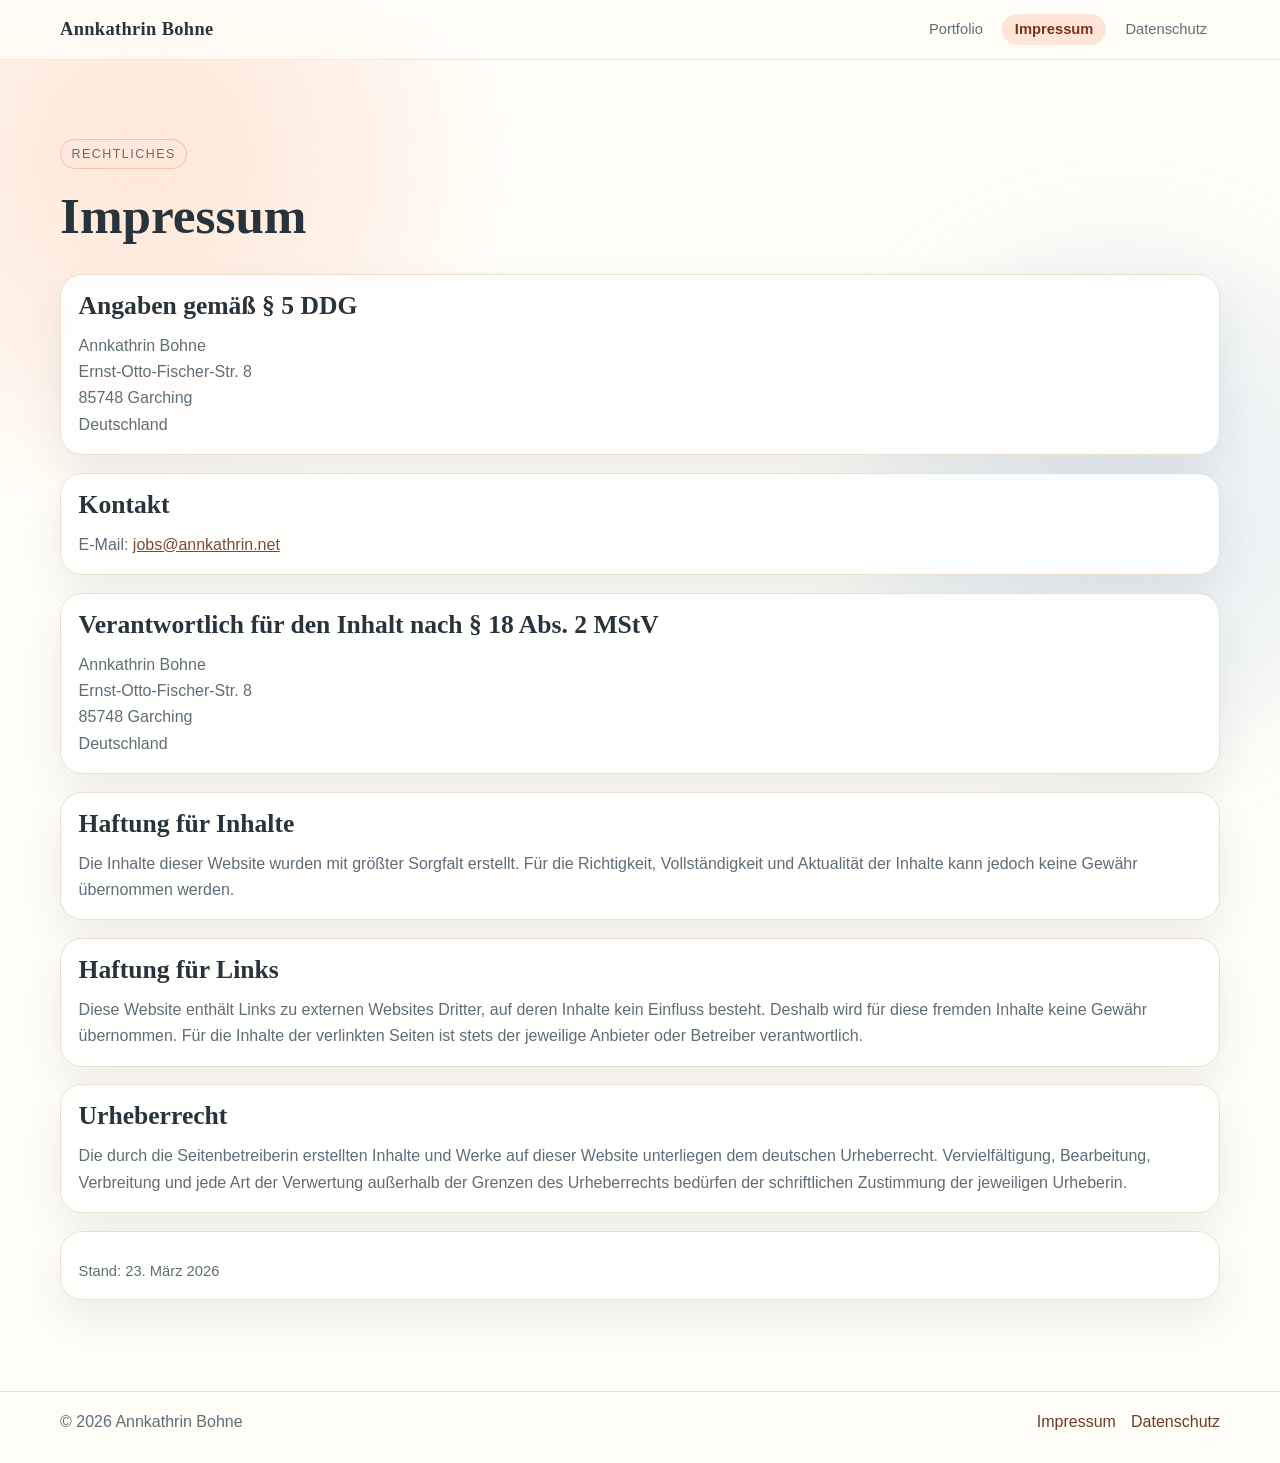
==== imprint.html @ f6311a9a "Revamp portfolio copy and responsive layout for job search" ====
<!doctype html>
<html lang="de">
  <head>
    <meta charset="UTF-8" />
    <meta name="viewport" content="width=device-width, initial-scale=1.0" />
    <title>Impressum | Annkathrin Bohne</title>
    <meta name="description" content="Impressum der Website von Annkathrin Bohne." />
    <link rel="stylesheet" href="styles.css" />
  </head>
  <body>
    <div class="bg-glow bg-glow-one" aria-hidden="true"></div>
    <div class="bg-glow bg-glow-two" aria-hidden="true"></div>

    <header class="site-header">
      <div class="container nav-wrap">
        <a class="brand" href="index.html">Annkathrin Bohne</a>
        <nav aria-label="Hauptnavigation">
          <ul class="nav-links">
            <li><a href="index.html">Portfolio</a></li>
            <li><a class="active" href="imprint.html">Impressum</a></li>
            <li><a href="privacy.html">Datenschutz</a></li>
          </ul>
        </nav>
      </div>
    </header>

    <main class="container page reveal legal">
      <section class="page-intro">
        <p class="eyebrow">Rechtliches</p>
        <h1>Impressum</h1>
      </section>

      <section class="legal-section">
        <h2>Angaben gemäß § 5 DDG</h2>
        <p>
          Annkathrin Bohne<br />
          Ernst-Otto-Fischer-Str. 8<br />
          85748 Garching<br />
          Deutschland
        </p>
      </section>

      <section class="legal-section">
        <h2>Kontakt</h2>
        <p>
          E-Mail: <a href="mailto:jobs@annkathrin.net">jobs@annkathrin.net</a>
        </p>
      </section>

      <section class="legal-section">
        <h2>Verantwortlich für den Inhalt nach § 18 Abs. 2 MStV</h2>
        <p>
          Annkathrin Bohne<br />
          Ernst-Otto-Fischer-Str. 8<br />
          85748 Garching<br />
          Deutschland
        </p>
      </section>

      <section class="legal-section">
        <h2>Haftung für Inhalte</h2>
        <p>
          Die Inhalte dieser Website wurden mit größter Sorgfalt erstellt. Für die Richtigkeit, Vollständigkeit und
          Aktualität der Inhalte kann jedoch keine Gewähr übernommen werden.
        </p>
      </section>

      <section class="legal-section">
        <h2>Haftung für Links</h2>
        <p>
          Diese Website enthält Links zu externen Websites Dritter, auf deren Inhalte kein Einfluss besteht. Deshalb wird
          für diese fremden Inhalte keine Gewähr übernommen. Für die Inhalte der verlinkten Seiten ist stets der jeweilige
          Anbieter oder Betreiber verantwortlich.
        </p>
      </section>

      <section class="legal-section">
        <h2>Urheberrecht</h2>
        <p>
          Die durch die Seitenbetreiberin erstellten Inhalte und Werke auf dieser Website unterliegen dem deutschen
          Urheberrecht. Vervielfältigung, Bearbeitung, Verbreitung und jede Art der Verwertung außerhalb der Grenzen des
          Urheberrechts bedürfen der schriftlichen Zustimmung der jeweiligen Urheberin.
        </p>
      </section>

      <section class="legal-section">
        <p class="meta-note">Stand: 23. März 2026</p>
      </section>
    </main>

    <footer class="site-footer">
      <div class="container footer-wrap">
        <p>© <span id="year">2026</span> Annkathrin Bohne</p>
        <nav aria-label="Rechtliche Navigation">
          <a href="imprint.html">Impressum</a>
          <a href="privacy.html">Datenschutz</a>
        </nav>
      </div>
    </footer>
  </body>
</html>
---- styles.css ----
:root {
  --bg: #fffdf8;
  --bg-soft: #fff7ea;
  --surface: rgba(255, 255, 255, 0.86);
  --surface-strong: #ffffff;
  --line: #eadfce;
  --ink: #28333b;
  --muted: #5f6d76;
  --accent: #de7f57;
  --accent-soft: #ffe5d7;
  --accent-two: #69ab93;
  --accent-three: #87a9d8;
  --shadow: 0 18px 42px rgba(40, 51, 59, 0.08);
  --radius-lg: 22px;
  --radius-md: 16px;
}

* {
  box-sizing: border-box;
}

html {
  -webkit-text-size-adjust: 100%;
  text-size-adjust: 100%;
}

body {
  margin: 0;
  color: var(--ink);
  background: var(--bg);
  font-family: "Avenir Next", "Nunito Sans", "Trebuchet MS", "Segoe UI", sans-serif;
  line-height: 1.65;
  position: relative;
  min-height: 100vh;
  overflow-x: hidden;
}

.bg-glow {
  position: fixed;
  pointer-events: none;
  z-index: -1;
  border-radius: 999px;
  filter: blur(38px);
}

.bg-glow-one {
  width: min(38rem, 75vw);
  height: min(38rem, 75vw);
  top: -9rem;
  left: -10rem;
  background: radial-gradient(circle at center, rgba(255, 189, 152, 0.34), rgba(255, 189, 152, 0));
}

.bg-glow-two {
  width: min(34rem, 68vw);
  height: min(34rem, 68vw);
  right: -7rem;
  top: 25vh;
  background: radial-gradient(circle at center, rgba(136, 182, 222, 0.24), rgba(136, 182, 222, 0));
}

.container {
  width: min(1160px, calc(100% - 2.6rem));
  margin: 0 auto;
}

.site-header {
  position: sticky;
  top: 0;
  backdrop-filter: blur(10px);
  background: linear-gradient(to bottom, rgba(255, 253, 248, 0.92), rgba(255, 253, 248, 0.72));
  border-bottom: 1px solid rgba(234, 223, 206, 0.7);
  z-index: 20;
}

.nav-wrap {
  display: flex;
  align-items: center;
  justify-content: space-between;
  gap: 1rem;
  padding: 0.9rem 0;
}

.brand {
  text-decoration: none;
  color: var(--ink);
  font-size: 1.15rem;
  font-family: "Fraunces", "Iowan Old Style", "Palatino Linotype", "Book Antiqua", serif;
  font-weight: 600;
  letter-spacing: 0.02em;
}

.nav-links {
  margin: 0;
  padding: 0;
  display: flex;
  list-style: none;
  gap: 0.4rem;
  flex-wrap: wrap;
  justify-content: flex-end;
}

.nav-links a {
  text-decoration: none;
  color: var(--muted);
  padding: 0.45rem 0.8rem;
  border-radius: 999px;
  font-size: 0.92rem;
  transition: color 160ms ease, background-color 160ms ease;
}

.nav-links a:hover,
.nav-links a:focus-visible {
  color: var(--ink);
  background: rgba(222, 127, 87, 0.12);
  outline: none;
}

.nav-links a.active {
  color: #76361b;
  background: var(--accent-soft);
  font-weight: 600;
}

main {
  padding-bottom: clamp(2.4rem, 4vw, 4rem);
}

.page {
  padding-top: clamp(2.6rem, 5.5vw, 4.2rem);
}

.hero {
  margin-top: clamp(1.8rem, 4.2vw, 3rem);
  padding: clamp(1.3rem, 2.8vw, 2.1rem);
  border: 1px solid var(--line);
  border-radius: var(--radius-lg);
  background: linear-gradient(170deg, rgba(255, 255, 255, 0.92), rgba(255, 247, 234, 0.82));
  box-shadow: var(--shadow);
}

.hero h1 {
  font-size: clamp(1.7rem, 3.1vw, 2.45rem);
  max-width: 22ch;
}

.eyebrow {
  display: inline-block;
  margin: 0;
  font-size: 0.78rem;
  letter-spacing: 0.12em;
  text-transform: uppercase;
  color: #835948;
  padding: 0.25rem 0.65rem;
  border: 1px solid rgba(222, 127, 87, 0.36);
  border-radius: 999px;
  background: rgba(255, 229, 215, 0.46);
}

h1,
h2,
h3 {
  font-family: "Fraunces", "Iowan Old Style", "Palatino Linotype", "Book Antiqua", serif;
  line-height: 1.2;
}

h1 {
  margin: 1rem 0 0;
  font-size: clamp(2rem, 4vw, 3.2rem);
  max-width: 19ch;
}

.lead {
  margin: 1.1rem 0 0;
  font-size: clamp(1.02rem, 1.6vw, 1.16rem);
  color: var(--muted);
  max-width: 68ch;
}

.hero-actions {
  display: flex;
  gap: 0.75rem;
  margin: 1.6rem 0 0.9rem;
  flex-wrap: wrap;
}

.social-links {
  margin: 0.75rem 0 0;
  display: flex;
  gap: 0.72rem;
  flex-wrap: wrap;
}

.social-links-lg {
  margin-top: 1rem;
  display: flex;
  flex-wrap: wrap;
  gap: 0.62rem;
  width: auto;
}

.social-btn {
  text-decoration: none;
  color: #6d3c28;
  border: 1px solid rgba(222, 127, 87, 0.45);
  background: rgba(255, 255, 255, 0.92);
  border-radius: 999px;
  padding: 0.48rem 0.82rem 0.48rem 0.5rem;
  font-weight: 600;
  display: inline-flex;
  align-items: center;
  gap: 0.48rem;
  transition: transform 180ms ease, border-color 180ms ease, box-shadow 180ms ease;
}

.social-links-lg .social-btn {
  width: auto;
  justify-content: flex-start;
  padding: 0.42rem 0.74rem 0.42rem 0.46rem;
  font-size: 0.92rem;
  line-height: 1.2;
}

.social-btn:hover,
.social-btn:focus-visible {
  transform: translateY(-1px);
  border-color: rgba(135, 169, 216, 0.7);
  box-shadow: 0 10px 22px rgba(40, 51, 59, 0.12);
  outline: none;
}

.social-icon {
  width: 1.55rem;
  height: 1.55rem;
  border-radius: 999px;
  display: inline-flex;
  align-items: center;
  justify-content: center;
  color: #ffffff;
  background: linear-gradient(140deg, #da7a52, #c56743);
  flex-shrink: 0;
}

.social-icon svg {
  width: 0.88rem;
  height: 0.88rem;
  fill: currentColor;
}

.social-icon-orcid {
  background: #8bcf55;
  font-family: "Avenir Next", "Nunito Sans", "Trebuchet MS", "Segoe UI", sans-serif;
  font-size: 0.68rem;
  letter-spacing: -0.02em;
  font-weight: 700;
}

.btn {
  text-decoration: none;
  border-radius: 999px;
  padding: 0.68rem 1.1rem;
  font-weight: 600;
  font-size: 0.95rem;
  display: inline-flex;
  align-items: center;
  justify-content: center;
  transition: transform 180ms ease, box-shadow 180ms ease, border-color 180ms ease;
}

.btn:hover,
.btn:focus-visible {
  transform: translateY(-1px);
  outline: none;
}

.btn-primary {
  color: #fff;
  background: linear-gradient(130deg, #da7a52, #c56743);
  box-shadow: 0 10px 24px rgba(197, 103, 67, 0.24);
}

.btn-ghost {
  color: #87462c;
  border: 1px solid rgba(222, 127, 87, 0.45);
  background: rgba(255, 255, 255, 0.9);
}

.quick-facts {
  margin: 1.3rem 0 0;
  padding: 0;
  list-style: none;
  display: grid;
  gap: 0.5rem;
}

.quick-facts li {
  background: var(--surface);
  border: 1px solid var(--line);
  border-radius: 14px;
  padding: 0.6rem 0.86rem;
  width: fit-content;
  max-width: 100%;
}

.quick-facts a {
  color: #7e4a2f;
  font-weight: 600;
}

.section {
  margin-top: clamp(2.2rem, 4.2vw, 3.4rem);
}

.section-head h2,
.cv-section h2,
.legal-section h2 {
  margin: 0;
  font-size: clamp(1.45rem, 2vw, 1.95rem);
}

.section-head p {
  color: var(--muted);
  margin: 0.55rem 0 0;
  max-width: 74ch;
}

.card-grid {
  margin-top: 1.15rem;
  display: grid;
  gap: 1rem;
}

.card-grid-3 {
  grid-template-columns: repeat(auto-fit, minmax(240px, 1fr));
}

.card-grid-2 {
  grid-template-columns: repeat(auto-fit, minmax(280px, 1fr));
}

.card {
  border: 1px solid var(--line);
  background: var(--surface);
  border-radius: var(--radius-md);
  padding: 1rem 1.05rem;
  box-shadow: var(--shadow);
}

.card h3 {
  margin: 0;
  font-size: 1.2rem;
}

.card p {
  margin: 0.62rem 0 0;
  color: var(--muted);
}

.timeline {
  margin-top: 1.15rem;
  display: grid;
  gap: 1rem;
}

.timeline-item {
  border: 1px solid var(--line);
  background: linear-gradient(175deg, rgba(255, 255, 255, 0.88), rgba(255, 250, 242, 0.9));
  border-radius: var(--radius-lg);
  padding: 1.1rem 1.2rem;
  box-shadow: var(--shadow);
}

.timeline-date {
  margin: 0;
  display: inline-block;
  font-size: 0.8rem;
  text-transform: uppercase;
  letter-spacing: 0.09em;
  color: #4f7d6e;
  background: rgba(105, 171, 147, 0.17);
  border: 1px solid rgba(105, 171, 147, 0.36);
  border-radius: 999px;
  padding: 0.23rem 0.55rem;
}

.timeline-item h3 {
  margin: 0.72rem 0 0;
  font-size: 1.18rem;
}

.timeline-meta {
  margin: 0.35rem 0 0;
  color: var(--muted);
}

.timeline-item ul,
.cv-entry ul,
.compact-list {
  margin: 0.72rem 0 0;
  padding-left: 1.1rem;
}

.compact-list li + li {
  margin-top: 0.5rem;
}

.compact-list a {
  color: #7e4a2f;
  font-weight: 600;
}

.contact-grid {
  margin-top: 1rem;
  display: grid;
  grid-template-columns: repeat(auto-fit, minmax(210px, 1fr));
  gap: 1rem;
}

.contact-card {
  text-decoration: none;
  color: inherit;
  border: 1px solid var(--line);
  border-radius: var(--radius-md);
  background: linear-gradient(150deg, rgba(255, 255, 255, 0.9), rgba(236, 244, 253, 0.65));
  padding: 1rem;
  transition: transform 180ms ease, border-color 180ms ease, box-shadow 180ms ease;
  box-shadow: var(--shadow);
}

.contact-card:hover,
.contact-card:focus-visible {
  transform: translateY(-2px);
  border-color: rgba(135, 169, 216, 0.7);
  outline: none;
}

.contact-card h3 {
  margin: 0;
}

.contact-card p {
  margin: 0.46rem 0 0;
  color: var(--muted);
}

.page-intro {
  margin-bottom: 1.7rem;
}

.cv-section,
.legal-section {
  margin-top: 1.1rem;
  border: 1px solid var(--line);
  border-radius: var(--radius-lg);
  background: var(--surface);
  padding: 1rem 1.1rem;
  box-shadow: var(--shadow);
}

.cv-entry + .cv-entry {
  border-top: 1px solid rgba(234, 223, 206, 0.8);
  margin-top: 0.8rem;
  padding-top: 0.8rem;
}

.cv-head {
  display: flex;
  flex-wrap: wrap;
  gap: 0.3rem 0.9rem;
  align-items: baseline;
  justify-content: space-between;
}

.cv-head h3 {
  margin: 0;
  font-size: 1.13rem;
  flex: 1 1 20rem;
}

.cv-head p {
  margin: 0;
  color: var(--muted);
}

.legal p,
.cv-section p {
  margin: 0.7rem 0 0;
  color: var(--muted);
}

.legal a {
  color: #7e4a2f;
}

.meta-note {
  margin-top: 0;
  font-size: 0.92rem;
}

.site-footer {
  border-top: 1px solid rgba(234, 223, 206, 0.95);
  margin-top: 2.5rem;
}

.footer-wrap {
  padding: 1.05rem 0 1.7rem;
  display: flex;
  justify-content: space-between;
  gap: 0.8rem;
  flex-wrap: wrap;
}

.footer-wrap p {
  margin: 0;
  color: var(--muted);
}

.footer-wrap nav {
  display: flex;
  gap: 0.95rem;
}

.footer-wrap nav a {
  color: #6d3c28;
  text-decoration: none;
}

.footer-wrap nav a:hover,
.footer-wrap nav a:focus-visible {
  text-decoration: underline;
  outline: none;
}

.reveal {
  animation: rise 700ms ease both;
}

.card,
.timeline-item,
.contact-card,
.cv-section,
.legal-section {
  animation: rise 700ms ease both;
}

.card-grid .card:nth-child(2),
.timeline .timeline-item:nth-child(2),
.contact-grid .contact-card:nth-child(2) {
  animation-delay: 90ms;
}

.card-grid .card:nth-child(3),
.timeline .timeline-item:nth-child(3),
.contact-grid .contact-card:nth-child(3) {
  animation-delay: 180ms;
}

@keyframes rise {
  from {
    opacity: 0;
    transform: translateY(12px);
  }

  to {
    opacity: 1;
    transform: translateY(0);
  }
}

@media (min-width: 980px) {
  .timeline {
    grid-template-columns: repeat(2, minmax(0, 1fr));
  }

  .timeline-item:first-child {
    grid-column: 1 / -1;
  }
}

@media (max-width: 840px) {
  .page {
    padding-top: 2.5rem;
  }

  .container {
    width: min(1160px, calc(100% - 1.5rem));
  }

  .nav-wrap {
    align-items: flex-start;
    flex-direction: column;
    gap: 0.7rem;
  }

  .nav-links {
    justify-content: flex-start;
    gap: 0.3rem;
  }

  .hero {
    margin-top: 1.3rem;
    padding: 1.1rem 1rem;
  }

  .card-grid-3,
  .card-grid-2 {
    grid-template-columns: 1fr;
  }
}

@media (max-width: 640px) {
  .nav-links {
    width: 100%;
  }

  .nav-links li {
    flex: 1 1 calc(50% - 0.3rem);
  }

  .nav-links a {
    width: 100%;
    text-align: center;
  }

  .site-footer .footer-wrap {
    flex-direction: column;
    align-items: flex-start;
  }
}

@media (max-width: 520px) {
  h1 {
    font-size: clamp(1.75rem, 8vw, 2.28rem);
    max-width: 100%;
  }

  .btn {
    width: 100%;
  }

  .hero-actions {
    width: 100%;
  }

  .social-btn {
    width: auto;
    justify-content: flex-start;
  }

  .section-head h2,
  .cv-section h2,
  .legal-section h2 {
    font-size: 1.42rem;
  }

  .timeline-item,
  .cv-section,
  .legal-section {
    padding: 0.95rem 0.92rem;
  }

  .quick-facts li {
    width: 100%;
  }
}

@media (prefers-reduced-motion: reduce) {
  *,
  *::before,
  *::after {
    animation-duration: 1ms !important;
    animation-iteration-count: 1 !important;
    transition-duration: 1ms !important;
    scroll-behavior: auto !important;
  }
}
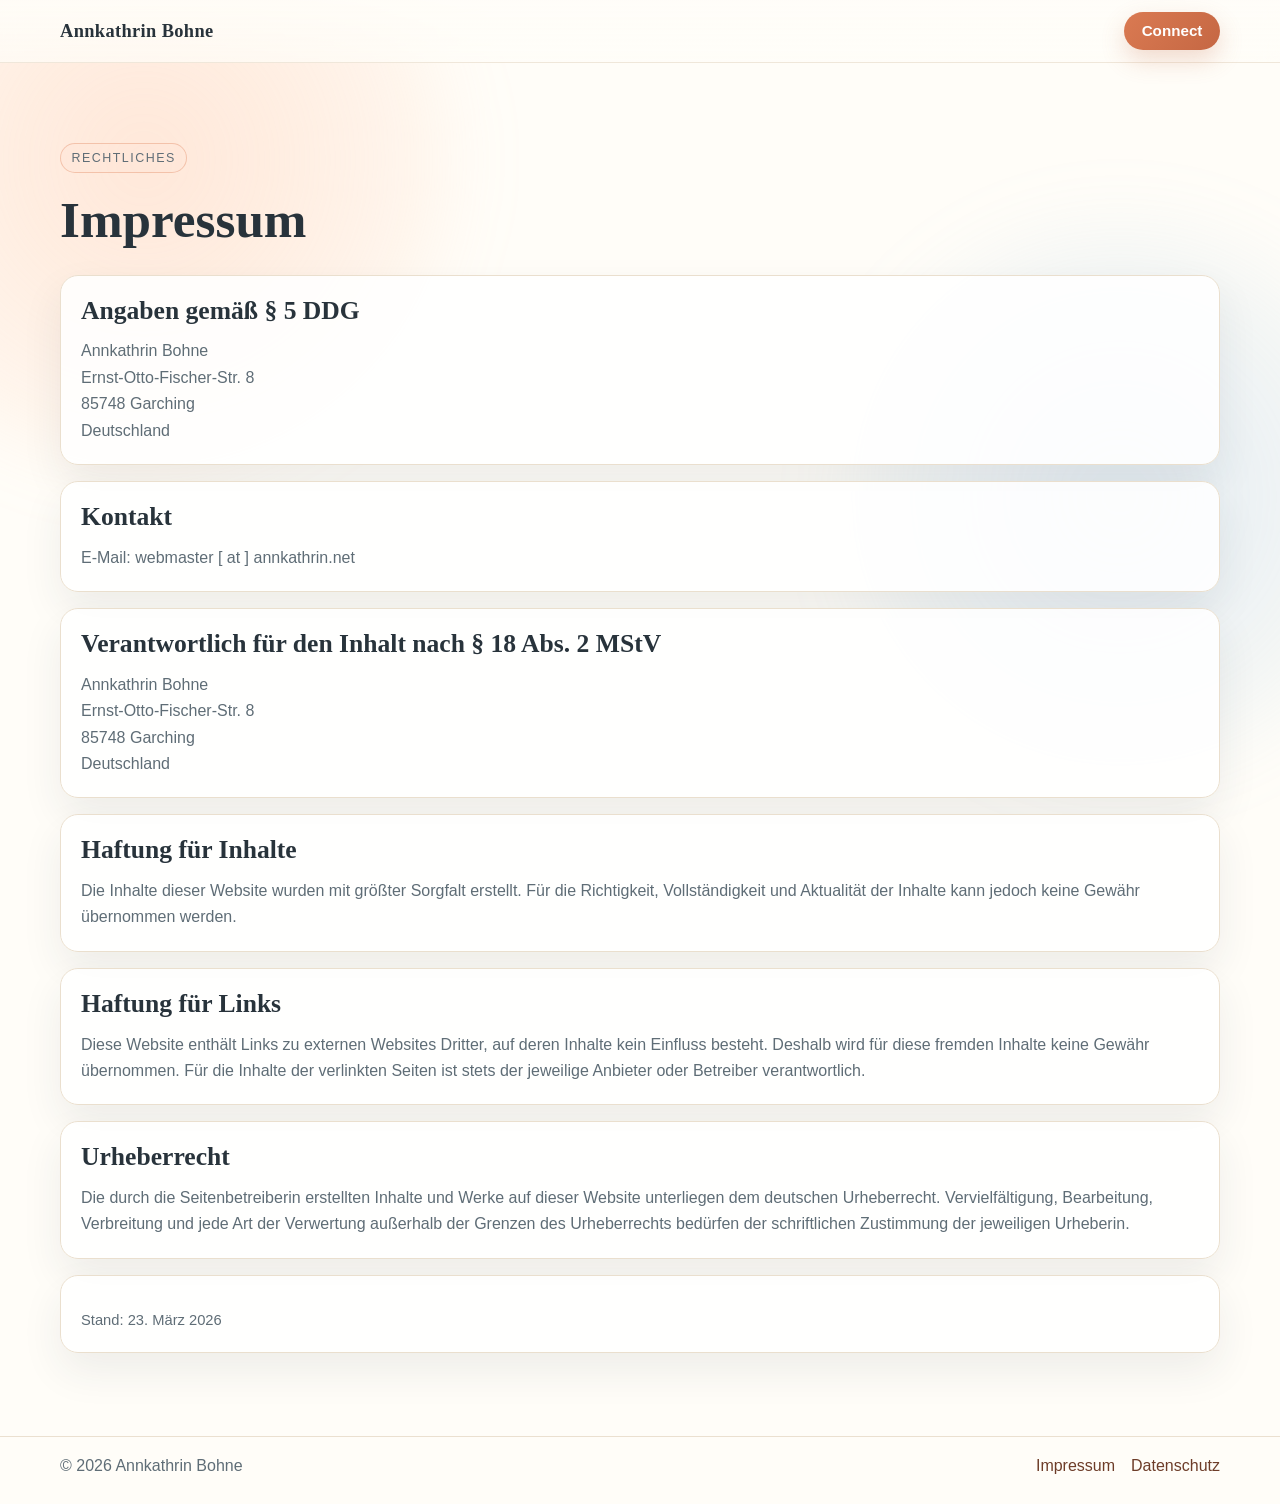
==== commit cb6363be: "Refine nav and unify spacing and radii across the site" ====
--- a/imprint.html
+++ b/imprint.html
@@ -15,11 +15,7 @@
       <div class="container nav-wrap">
         <a class="brand" href="index.html">Annkathrin Bohne</a>
         <nav aria-label="Hauptnavigation">
-          <ul class="nav-links">
-            <li><a href="index.html">Portfolio</a></li>
-            <li><a class="active" href="imprint.html">Impressum</a></li>
-            <li><a href="privacy.html">Datenschutz</a></li>
-          </ul>
+          <a class="btn btn-primary nav-cta" href="index.html#connect">Connect</a>
         </nav>
       </div>
     </header>
@@ -43,7 +39,7 @@
       <section class="legal-section">
         <h2>Kontakt</h2>
         <p>
-          E-Mail: <a href="mailto:jobs@annkathrin.net">jobs@annkathrin.net</a>
+          E-Mail: webmaster [ at ] annkathrin.net
         </p>
       </section>
 
--- a/styles.css
+++ b/styles.css
@@ -11,8 +11,16 @@
   --accent-two: #69ab93;
   --accent-three: #87a9d8;
   --shadow: 0 18px 42px rgba(40, 51, 59, 0.08);
-  --radius-lg: 22px;
-  --radius-md: 16px;
+  --radius-surface: 18px;
+  --radius-pill: 999px;
+  --space-2xs: 0.3rem;
+  --space-xs: 0.5rem;
+  --space-sm: 0.75rem;
+  --space-md: 1rem;
+  --space-lg: 1.25rem;
+  --space-xl: 1.5rem;
+  --space-2xl: 2rem;
+  --anchor-offset: 6.3rem;
 }
 
 * {
@@ -22,6 +30,8 @@
 html {
   -webkit-text-size-adjust: 100%;
   text-size-adjust: 100%;
+  scroll-behavior: smooth;
+  scroll-padding-top: var(--anchor-offset);
 }
 
 body {
@@ -39,7 +49,7 @@
   position: fixed;
   pointer-events: none;
   z-index: -1;
-  border-radius: 999px;
+  border-radius: var(--radius-pill);
   filter: blur(38px);
 }
 
@@ -77,8 +87,8 @@
   display: flex;
   align-items: center;
   justify-content: space-between;
-  gap: 1rem;
-  padding: 0.9rem 0;
+  gap: var(--space-md);
+  padding: var(--space-sm) 0;
 }
 
 .brand {
@@ -90,36 +100,11 @@
   letter-spacing: 0.02em;
 }
 
-.nav-links {
-  margin: 0;
-  padding: 0;
-  display: flex;
-  list-style: none;
-  gap: 0.4rem;
-  flex-wrap: wrap;
-  justify-content: flex-end;
-}
-
-.nav-links a {
-  text-decoration: none;
-  color: var(--muted);
-  padding: 0.45rem 0.8rem;
-  border-radius: 999px;
-  font-size: 0.92rem;
-  transition: color 160ms ease, background-color 160ms ease;
-}
-
-.nav-links a:hover,
-.nav-links a:focus-visible {
-  color: var(--ink);
-  background: rgba(222, 127, 87, 0.12);
-  outline: none;
-}
-
-.nav-links a.active {
-  color: #76361b;
-  background: var(--accent-soft);
-  font-weight: 600;
+.nav-cta {
+  padding: var(--space-xs) var(--space-md);
+  font-size: 0.9rem;
+  line-height: 1.1;
+  box-shadow: none;
 }
 
 main {
@@ -134,7 +119,7 @@
   margin-top: clamp(1.8rem, 4.2vw, 3rem);
   padding: clamp(1.3rem, 2.8vw, 2.1rem);
   border: 1px solid var(--line);
-  border-radius: var(--radius-lg);
+  border-radius: var(--radius-surface);
   background: linear-gradient(170deg, rgba(255, 255, 255, 0.92), rgba(255, 247, 234, 0.82));
   box-shadow: var(--shadow);
 }
@@ -153,7 +138,7 @@
   color: #835948;
   padding: 0.25rem 0.65rem;
   border: 1px solid rgba(222, 127, 87, 0.36);
-  border-radius: 999px;
+  border-radius: var(--radius-pill);
   background: rgba(255, 229, 215, 0.46);
 }
 
@@ -165,13 +150,13 @@
 }
 
 h1 {
-  margin: 1rem 0 0;
+  margin: var(--space-md) 0 0;
   font-size: clamp(2rem, 4vw, 3.2rem);
   max-width: 19ch;
 }
 
 .lead {
-  margin: 1.1rem 0 0;
+  margin: var(--space-md) 0 0;
   font-size: clamp(1.02rem, 1.6vw, 1.16rem);
   color: var(--muted);
   max-width: 68ch;
@@ -179,23 +164,23 @@
 
 .hero-actions {
   display: flex;
-  gap: 0.75rem;
-  margin: 1.6rem 0 0.9rem;
+  gap: var(--space-sm);
+  margin: var(--space-xl) 0 var(--space-md);
   flex-wrap: wrap;
 }
 
 .social-links {
-  margin: 0.75rem 0 0;
+  margin: var(--space-sm) 0 0;
   display: flex;
-  gap: 0.72rem;
+  gap: var(--space-sm);
   flex-wrap: wrap;
 }
 
 .social-links-lg {
-  margin-top: 1rem;
+  margin-top: var(--space-md);
   display: flex;
   flex-wrap: wrap;
-  gap: 0.62rem;
+  gap: var(--space-sm);
   width: auto;
 }
 
@@ -204,7 +189,7 @@
   color: #6d3c28;
   border: 1px solid rgba(222, 127, 87, 0.45);
   background: rgba(255, 255, 255, 0.92);
-  border-radius: 999px;
+  border-radius: var(--radius-pill);
   padding: 0.48rem 0.82rem 0.48rem 0.5rem;
   font-weight: 600;
   display: inline-flex;
@@ -232,7 +217,7 @@
 .social-icon {
   width: 1.55rem;
   height: 1.55rem;
-  border-radius: 999px;
+  border-radius: var(--radius-pill);
   display: inline-flex;
   align-items: center;
   justify-content: center;
@@ -257,7 +242,7 @@
 
 .btn {
   text-decoration: none;
-  border-radius: 999px;
+  border-radius: var(--radius-pill);
   padding: 0.68rem 1.1rem;
   font-weight: 600;
   font-size: 0.95rem;
@@ -286,18 +271,18 @@
 }
 
 .quick-facts {
-  margin: 1.3rem 0 0;
+  margin: var(--space-lg) 0 0;
   padding: 0;
   list-style: none;
   display: grid;
-  gap: 0.5rem;
+  gap: var(--space-xs);
 }
 
 .quick-facts li {
   background: var(--surface);
   border: 1px solid var(--line);
-  border-radius: 14px;
-  padding: 0.6rem 0.86rem;
+  border-radius: var(--radius-surface);
+  padding: var(--space-sm) var(--space-md);
   width: fit-content;
   max-width: 100%;
 }
@@ -320,14 +305,14 @@
 
 .section-head p {
   color: var(--muted);
-  margin: 0.55rem 0 0;
+  margin: var(--space-xs) 0 0;
   max-width: 74ch;
 }
 
 .card-grid {
-  margin-top: 1.15rem;
+  margin-top: var(--space-lg);
   display: grid;
-  gap: 1rem;
+  gap: var(--space-md);
 }
 
 .card-grid-3 {
@@ -341,8 +326,8 @@
 .card {
   border: 1px solid var(--line);
   background: var(--surface);
-  border-radius: var(--radius-md);
-  padding: 1rem 1.05rem;
+  border-radius: var(--radius-surface);
+  padding: var(--space-md) var(--space-lg);
   box-shadow: var(--shadow);
 }
 
@@ -352,21 +337,21 @@
 }
 
 .card p {
-  margin: 0.62rem 0 0;
+  margin: var(--space-sm) 0 0;
   color: var(--muted);
 }
 
 .timeline {
-  margin-top: 1.15rem;
+  margin-top: var(--space-lg);
   display: grid;
-  gap: 1rem;
+  gap: var(--space-md);
 }
 
 .timeline-item {
   border: 1px solid var(--line);
   background: linear-gradient(175deg, rgba(255, 255, 255, 0.88), rgba(255, 250, 242, 0.9));
-  border-radius: var(--radius-lg);
-  padding: 1.1rem 1.2rem;
+  border-radius: var(--radius-surface);
+  padding: var(--space-lg);
   box-shadow: var(--shadow);
 }
 
@@ -379,29 +364,29 @@
   color: #4f7d6e;
   background: rgba(105, 171, 147, 0.17);
   border: 1px solid rgba(105, 171, 147, 0.36);
-  border-radius: 999px;
+  border-radius: var(--radius-pill);
   padding: 0.23rem 0.55rem;
 }
 
 .timeline-item h3 {
-  margin: 0.72rem 0 0;
+  margin: var(--space-sm) 0 0;
   font-size: 1.18rem;
 }
 
 .timeline-meta {
-  margin: 0.35rem 0 0;
+  margin: var(--space-xs) 0 0;
   color: var(--muted);
 }
 
 .timeline-item ul,
 .cv-entry ul,
 .compact-list {
-  margin: 0.72rem 0 0;
-  padding-left: 1.1rem;
+  margin: var(--space-sm) 0 0;
+  padding-left: var(--space-lg);
 }
 
 .compact-list li + li {
-  margin-top: 0.5rem;
+  margin-top: var(--space-xs);
 }
 
 .compact-list a {
@@ -410,19 +395,19 @@
 }
 
 .contact-grid {
-  margin-top: 1rem;
+  margin-top: var(--space-md);
   display: grid;
   grid-template-columns: repeat(auto-fit, minmax(210px, 1fr));
-  gap: 1rem;
+  gap: var(--space-md);
 }
 
 .contact-card {
   text-decoration: none;
   color: inherit;
   border: 1px solid var(--line);
-  border-radius: var(--radius-md);
+  border-radius: var(--radius-surface);
   background: linear-gradient(150deg, rgba(255, 255, 255, 0.9), rgba(236, 244, 253, 0.65));
-  padding: 1rem;
+  padding: var(--space-lg);
   transition: transform 180ms ease, border-color 180ms ease, box-shadow 180ms ease;
   box-shadow: var(--shadow);
 }
@@ -439,34 +424,34 @@
 }
 
 .contact-card p {
-  margin: 0.46rem 0 0;
+  margin: var(--space-xs) 0 0;
   color: var(--muted);
 }
 
 .page-intro {
-  margin-bottom: 1.7rem;
+  margin-bottom: var(--space-xl);
 }
 
 .cv-section,
 .legal-section {
-  margin-top: 1.1rem;
+  margin-top: var(--space-md);
   border: 1px solid var(--line);
-  border-radius: var(--radius-lg);
+  border-radius: var(--radius-surface);
   background: var(--surface);
-  padding: 1rem 1.1rem;
+  padding: var(--space-lg);
   box-shadow: var(--shadow);
 }
 
 .cv-entry + .cv-entry {
   border-top: 1px solid rgba(234, 223, 206, 0.8);
-  margin-top: 0.8rem;
-  padding-top: 0.8rem;
+  margin-top: var(--space-sm);
+  padding-top: var(--space-sm);
 }
 
 .cv-head {
   display: flex;
   flex-wrap: wrap;
-  gap: 0.3rem 0.9rem;
+  gap: var(--space-xs) var(--space-md);
   align-items: baseline;
   justify-content: space-between;
 }
@@ -484,7 +469,7 @@
 
 .legal p,
 .cv-section p {
-  margin: 0.7rem 0 0;
+  margin: var(--space-sm) 0 0;
   color: var(--muted);
 }
 
@@ -499,14 +484,14 @@
 
 .site-footer {
   border-top: 1px solid rgba(234, 223, 206, 0.95);
-  margin-top: 2.5rem;
+  margin-top: var(--space-2xl);
 }
 
 .footer-wrap {
-  padding: 1.05rem 0 1.7rem;
+  padding: var(--space-md) 0 var(--space-xl);
   display: flex;
   justify-content: space-between;
-  gap: 0.8rem;
+  gap: var(--space-sm);
   flex-wrap: wrap;
 }
 
@@ -517,7 +502,7 @@
 
 .footer-wrap nav {
   display: flex;
-  gap: 0.95rem;
+  gap: var(--space-md);
 }
 
 .footer-wrap nav a {
@@ -578,6 +563,10 @@
 }
 
 @media (max-width: 840px) {
+  :root {
+    --anchor-offset: 6.6rem;
+  }
+
   .page {
     padding-top: 2.5rem;
   }
@@ -587,19 +576,23 @@
   }
 
   .nav-wrap {
-    align-items: flex-start;
-    flex-direction: column;
-    gap: 0.7rem;
-  }
-
-  .nav-links {
-    justify-content: flex-start;
-    gap: 0.3rem;
+    align-items: center;
+    flex-direction: row;
+    gap: var(--space-sm);
+  }
+
+  .brand {
+    font-size: 1.04rem;
+  }
+
+  .nav-cta {
+    padding: var(--space-xs) var(--space-sm);
+    font-size: 0.86rem;
   }
 
   .hero {
-    margin-top: 1.3rem;
-    padding: 1.1rem 1rem;
+    margin-top: var(--space-lg);
+    padding: var(--space-lg) var(--space-md);
   }
 
   .card-grid-3,
@@ -609,19 +602,6 @@
 }
 
 @media (max-width: 640px) {
-  .nav-links {
-    width: 100%;
-  }
-
-  .nav-links li {
-    flex: 1 1 calc(50% - 0.3rem);
-  }
-
-  .nav-links a {
-    width: 100%;
-    text-align: center;
-  }
-
   .site-footer .footer-wrap {
     flex-direction: column;
     align-items: flex-start;
@@ -638,6 +618,10 @@
     width: 100%;
   }
 
+  .nav-cta {
+    width: auto;
+  }
+
   .hero-actions {
     width: 100%;
   }
@@ -656,7 +640,7 @@
   .timeline-item,
   .cv-section,
   .legal-section {
-    padding: 0.95rem 0.92rem;
+    padding: var(--space-md);
   }
 
   .quick-facts li {
